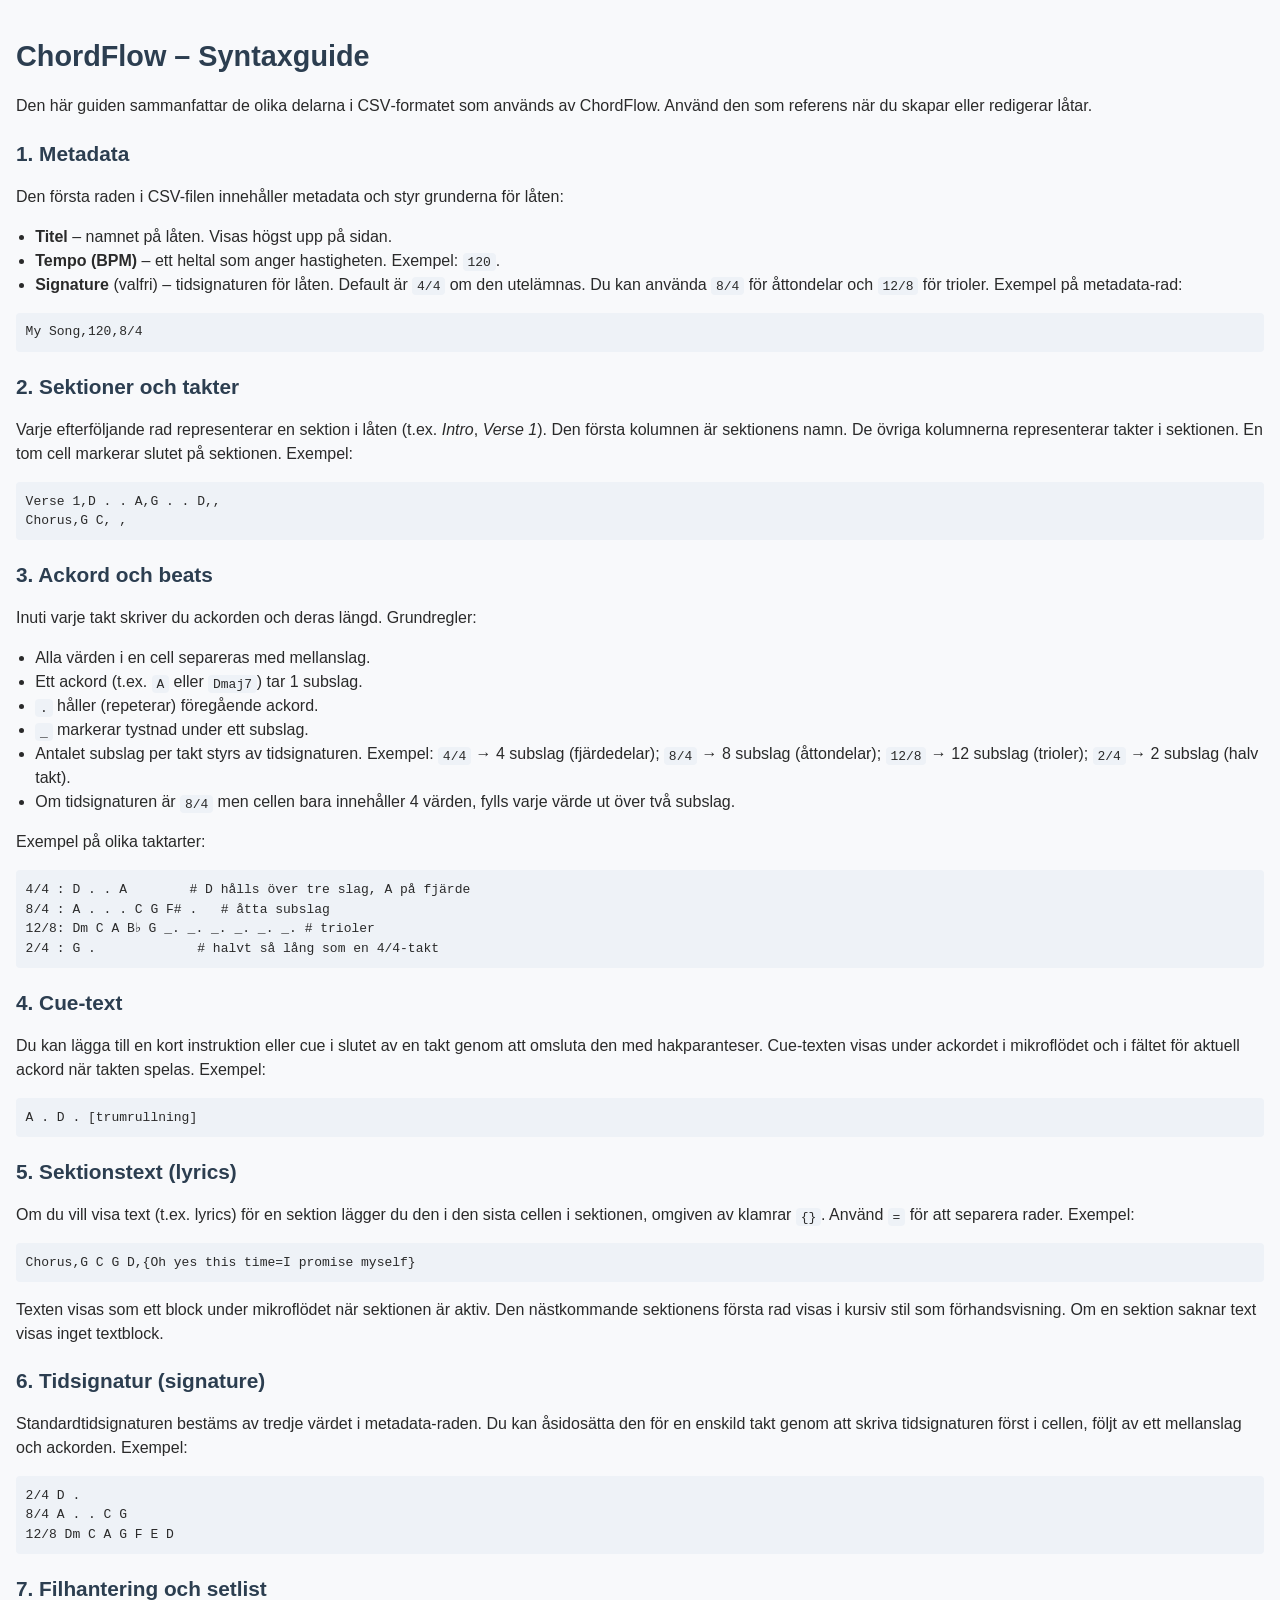
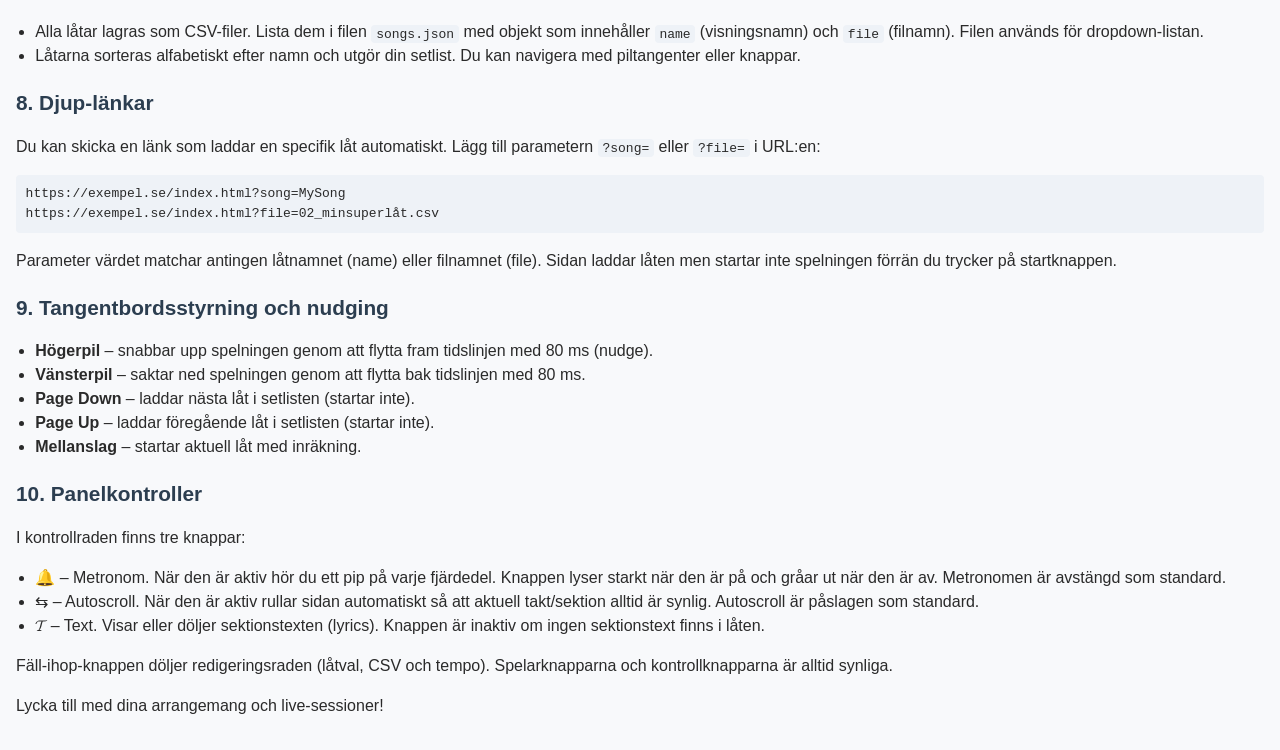
==== syntax_guide.html @ 01c53492 "Add files via upload Lagt till mycket visualisering, stöd för att hoppa mellan låtare enklare, en sy" ====
<!DOCTYPE html>
<html lang="sv">
<head>
  <meta charset="UTF-8" />
  <meta name="viewport" content="width=device-width, initial-scale=1.0" />
  <title>ChordFlow – Syntaxguide</title>
  <style>
    body {
      font-family: "Inter", "Segoe UI", Roboto, sans-serif;
      margin: 0;
      padding: 1rem;
      background: #f8f9fb;
      color: #2a2a2a;
      line-height: 1.5;
    }
    h1 {
      font-size: 1.8rem;
      margin-bottom: 0.6rem;
      color: #2c3e50;
    }
    h2 {
      font-size: 1.3rem;
      margin-top: 1.2rem;
      margin-bottom: 0.3rem;
      color: #2c3e50;
    }
    code {
      background: #eef2f7;
      padding: 0.1rem 0.3rem;
      border-radius: 4px;
    }
    pre {
      background: #eef2f7;
      padding: 0.6rem;
      border-radius: 4px;
      overflow-x: auto;
    }
    ul {
      padding-left: 1.2rem;
    }
  </style>
</head>
<body>
  <h1>ChordFlow – Syntaxguide</h1>
  <p>Den här guiden sammanfattar de olika delarna i CSV‑formatet som används av ChordFlow. Använd den som referens när du skapar eller redigerar låtar.</p>

  <h2>1. Metadata</h2>
  <p>Den första raden i CSV-filen innehåller metadata och styr grunderna för låten:</p>
  <ul>
    <li><strong>Titel</strong> – namnet på låten. Visas högst upp på sidan.</li>
    <li><strong>Tempo (BPM)</strong> – ett heltal som anger hastigheten. Exempel: <code>120</code>.</li>
    <li><strong>Signature</strong> (valfri) – tidsignaturen för låten. Default är <code>4/4</code> om den utelämnas. Du kan använda <code>8/4</code> för åttondelar och <code>12/8</code> för trioler. Exempel på metadata‑rad:</li>
  </ul>
  <pre>My&nbsp;Song,120,8/4</pre>

  <h2>2. Sektioner och takter</h2>
  <p>Varje efterföljande rad representerar en sektion i låten (t.ex. <em>Intro</em>, <em>Verse&nbsp;1</em>). Den första kolumnen är sektionens namn. De övriga kolumnerna representerar takter i sektionen. En tom cell markerar slutet på sektionen. Exempel:</p>
  <pre>Verse&nbsp;1,D&nbsp;.&nbsp;.&nbsp;A,G&nbsp;.&nbsp;.&nbsp;D,,&#10;Chorus,G&nbsp;C,&nbsp;,&nbsp;</pre>

  <h2>3. Ackord och beats</h2>
  <p>Inuti varje takt skriver du ackorden och deras längd. Grundregler:</p>
  <ul>
    <li>Alla värden i en cell separeras med mellanslag.</li>
    <li>Ett ackord (t.ex. <code>A</code> eller <code>Dmaj7</code>) tar 1 subslag.</li>
    <li><code>.</code> håller (repeterar) föregående ackord.</li>
    <li><code>_</code> markerar tystnad under ett subslag.</li>
    <li>Antalet subslag per takt styrs av tidsignaturen. Exempel: <code>4/4</code> → 4 subslag (fjärdedelar); <code>8/4</code> → 8 subslag (åttondelar); <code>12/8</code> → 12 subslag (trioler); <code>2/4</code> → 2 subslag (halv takt).</li>
    <li>Om tidsignaturen är <code>8/4</code> men cellen bara innehåller 4 värden, fylls varje värde ut över två subslag.</li>
  </ul>
  <p>Exempel på olika taktarter:</p>
  <pre>4/4&nbsp;: D&nbsp;.&nbsp;.&nbsp;A        # D hålls över tre slag, A på fjärde&#10;8/4&nbsp;: A&nbsp;.&nbsp;.&nbsp;.&nbsp;C&nbsp;G&nbsp;F#&nbsp;.   # åtta subslag&#10;12/8: Dm&nbsp;C&nbsp;A&nbsp;B&#x266D;&nbsp;G&nbsp;_.&nbsp;_.&nbsp;_.&nbsp;_.&nbsp;_.&nbsp;_. # trioler&#10;2/4&nbsp;: G&nbsp;.             # halvt så lång som en 4/4-takt</pre>

  <h2>4. Cue‑text</h2>
  <p>Du kan lägga till en kort instruktion eller cue i slutet av en takt genom att omsluta den med hakparanteser. Cue‑texten visas under ackordet i mikroflödet och i fältet för aktuell ackord när takten spelas. Exempel:</p>
  <pre>A&nbsp;.&nbsp;D&nbsp;. [trumrullning]</pre>

  <h2>5. Sektionstext (lyrics)</h2>
  <p>Om du vill visa text (t.ex. lyrics) för en sektion lägger du den i den sista cellen i sektionen, omgiven av klamrar <code>{}</code>. Använd <code>=</code> för att separera rader. Exempel:</p>
  <pre>Chorus,G&nbsp;C&nbsp;G&nbsp;D,{Oh&nbsp;yes&nbsp;this&nbsp;time=I&nbsp;promise&nbsp;myself}</pre>
  <p>Texten visas som ett block under mikroflödet när sektionen är aktiv. Den nästkommande sektionens första rad visas i kursiv stil som förhandsvisning. Om en sektion saknar text visas inget textblock.</p>

  <h2>6. Tidsignatur (signature)</h2>
  <p>Standardtidsignaturen bestäms av tredje värdet i metadata-raden. Du kan åsidosätta den för en enskild takt genom att skriva tidsignaturen först i cellen, följt av ett mellanslag och ackorden. Exempel:</p>
  <pre>2/4&nbsp;D&nbsp;.&#10;8/4&nbsp;A&nbsp;.&nbsp;.&nbsp;C&nbsp;G&#10;12/8&nbsp;Dm&nbsp;C&nbsp;A&nbsp;G&nbsp;F&nbsp;E&nbsp;D</pre>

  <h2>7. Filhantering och setlist</h2>
  <ul>
    <li>Alla låtar lagras som CSV-filer. Lista dem i filen <code>songs.json</code> med objekt som innehåller <code>name</code> (visningsnamn) och <code>file</code> (filnamn). Filen används för dropdown-listan.</li>
    <li>Låtarna sorteras alfabetiskt efter namn och utgör din setlist. Du kan navigera med piltangenter eller knappar.</li>
  </ul>

  <h2>8. Djup‑länkar</h2>
  <p>Du kan skicka en länk som laddar en specifik låt automatiskt. Lägg till parametern <code>?song=</code> eller <code>?file=</code> i URL:en:</p>
  <pre>https://exempel.se/index.html?song=MySong&#10;https://exempel.se/index.html?file=02_minsuperlåt.csv</pre>
  <p>Parameter värdet matchar antingen låtnamnet (name) eller filnamnet (file). Sidan laddar låten men startar inte spelningen förrän du trycker på startknappen.</p>

  <h2>9. Tangentbordsstyrning och nudging</h2>
  <ul>
    <li><strong>Högerpil</strong> – snabbar upp spelningen genom att flytta fram tidslinjen med 80&nbsp;ms (nudge).</li>
    <li><strong>Vänsterpil</strong> – saktar ned spelningen genom att flytta bak tidslinjen med 80&nbsp;ms.</li>
    <li><strong>Page&nbsp;Down</strong> – laddar nästa låt i setlisten (startar inte).</li>
    <li><strong>Page&nbsp;Up</strong> – laddar föregående låt i setlisten (startar inte).</li>
    <li><strong>Mellanslag</strong> – startar aktuell låt med inräkning.</li>
  </ul>

  <h2>10. Panelkontroller</h2>
  <p>I kontrollraden finns tre knappar:</p>
  <ul>
    <li>🔔 – Metronom. När den är aktiv hör du ett pip på varje fjärdedel. Knappen lyser starkt när den är på och gråar ut när den är av. Metronomen är avstängd som standard.</li>
    <li>⇆ – Autoscroll. När den är aktiv rullar sidan automatiskt så att aktuell takt/sektion alltid är synlig. Autoscroll är påslagen som standard.</li>
    <li>𝓣 – Text. Visar eller döljer sektionstexten (lyrics). Knappen är inaktiv om ingen sektionstext finns i låten.</li>
  </ul>

  <p>Fäll‑ihop‑knappen döljer redigeringsraden (låtval, CSV och tempo). Spelarknapparna och kontrollknapparna är alltid synliga.</p>

  <p>Lycka till med dina arrangemang och live‑sessioner!</p>
</body>
</html>
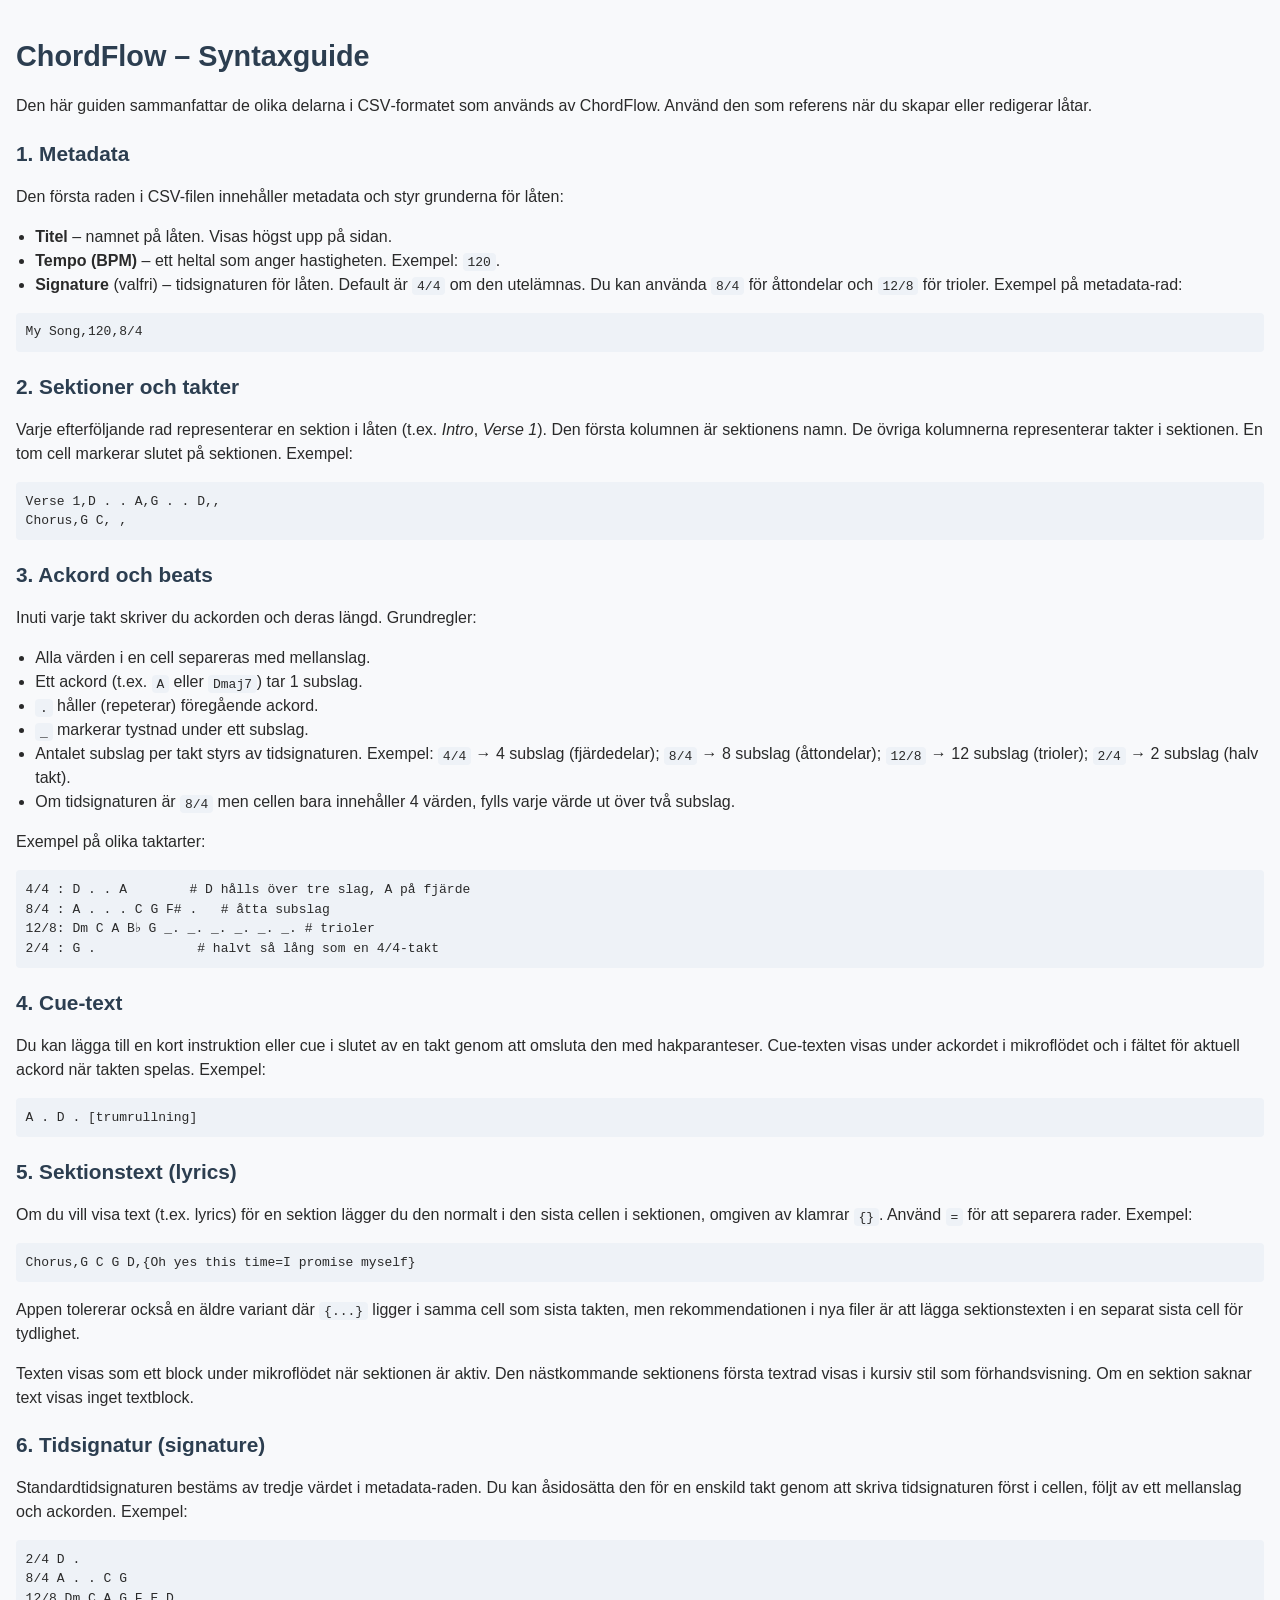
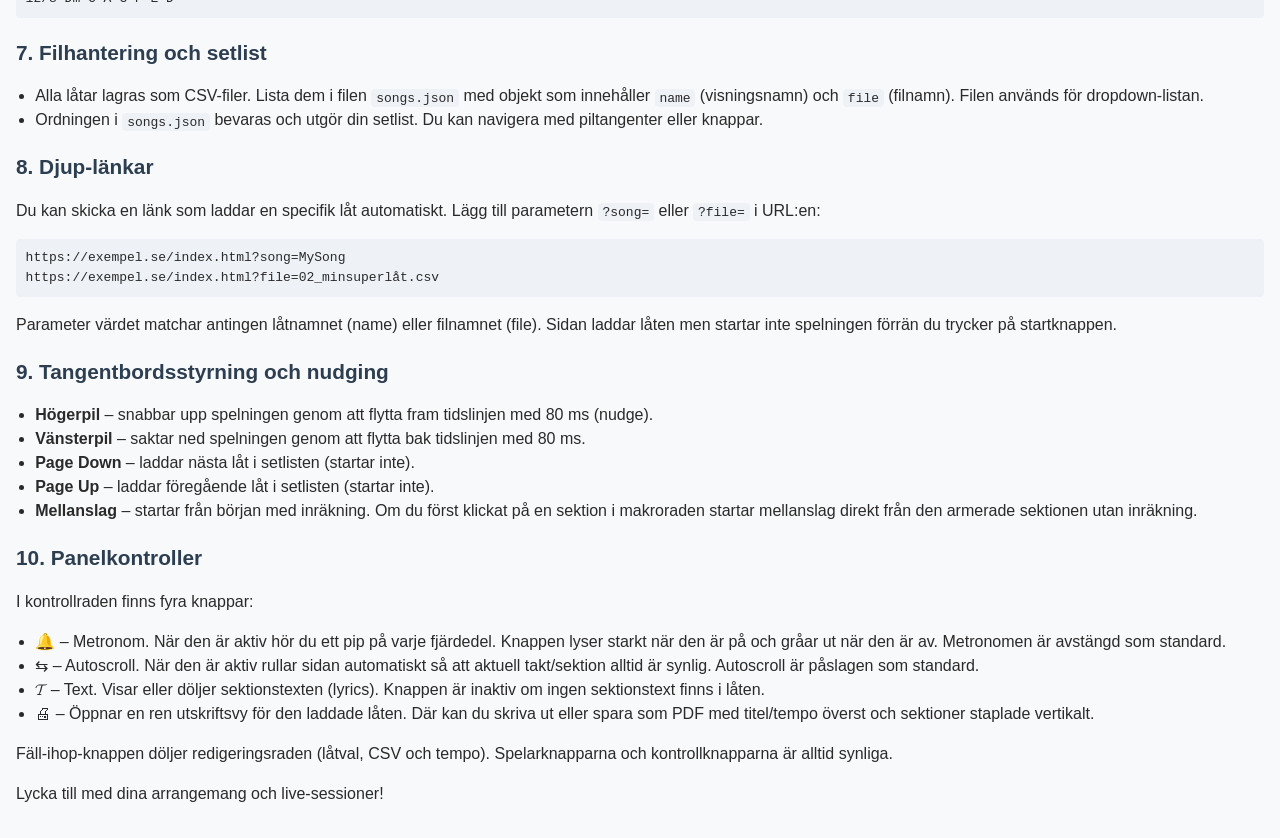
==== commit 5400400d: "Add files via upload v 33" ====
--- a/syntax_guide.html
+++ b/syntax_guide.html
@@ -3,7 +3,7 @@
 <head>
   <meta charset="UTF-8" />
   <meta name="viewport" content="width=device-width, initial-scale=1.0" />
-  <title>ChordFlow – Syntaxguide</title>
+  <title>ChordFlow – Syntaxguide (v33) v33</title>
   <style>
     body {
       font-family: "Inter", "Segoe UI", Roboto, sans-serif;
@@ -75,9 +75,10 @@
   <pre>A&nbsp;.&nbsp;D&nbsp;. [trumrullning]</pre>
 
   <h2>5. Sektionstext (lyrics)</h2>
-  <p>Om du vill visa text (t.ex. lyrics) för en sektion lägger du den i den sista cellen i sektionen, omgiven av klamrar <code>{}</code>. Använd <code>=</code> för att separera rader. Exempel:</p>
+  <p>Om du vill visa text (t.ex. lyrics) för en sektion lägger du den normalt i den sista cellen i sektionen, omgiven av klamrar <code>{}</code>. Använd <code>=</code> för att separera rader. Exempel:</p>
   <pre>Chorus,G&nbsp;C&nbsp;G&nbsp;D,{Oh&nbsp;yes&nbsp;this&nbsp;time=I&nbsp;promise&nbsp;myself}</pre>
-  <p>Texten visas som ett block under mikroflödet när sektionen är aktiv. Den nästkommande sektionens första rad visas i kursiv stil som förhandsvisning. Om en sektion saknar text visas inget textblock.</p>
+  <p>Appen tolererar också en äldre variant där <code>{...}</code> ligger i samma cell som sista takten, men rekommendationen i nya filer är att lägga sektionstexten i en separat sista cell för tydlighet.</p>
+  <p>Texten visas som ett block under mikroflödet när sektionen är aktiv. Den nästkommande sektionens första textrad visas i kursiv stil som förhandsvisning. Om en sektion saknar text visas inget textblock.</p>
 
   <h2>6. Tidsignatur (signature)</h2>
   <p>Standardtidsignaturen bestäms av tredje värdet i metadata-raden. Du kan åsidosätta den för en enskild takt genom att skriva tidsignaturen först i cellen, följt av ett mellanslag och ackorden. Exempel:</p>
@@ -86,7 +87,7 @@
   <h2>7. Filhantering och setlist</h2>
   <ul>
     <li>Alla låtar lagras som CSV-filer. Lista dem i filen <code>songs.json</code> med objekt som innehåller <code>name</code> (visningsnamn) och <code>file</code> (filnamn). Filen används för dropdown-listan.</li>
-    <li>Låtarna sorteras alfabetiskt efter namn och utgör din setlist. Du kan navigera med piltangenter eller knappar.</li>
+    <li>Ordningen i <code>songs.json</code> bevaras och utgör din setlist. Du kan navigera med piltangenter eller knappar.</li>
   </ul>
 
   <h2>8. Djup‑länkar</h2>
@@ -100,15 +101,16 @@
     <li><strong>Vänsterpil</strong> – saktar ned spelningen genom att flytta bak tidslinjen med 80&nbsp;ms.</li>
     <li><strong>Page&nbsp;Down</strong> – laddar nästa låt i setlisten (startar inte).</li>
     <li><strong>Page&nbsp;Up</strong> – laddar föregående låt i setlisten (startar inte).</li>
-    <li><strong>Mellanslag</strong> – startar aktuell låt med inräkning.</li>
+    <li><strong>Mellanslag</strong> – startar från början med inräkning. Om du först klickat på en sektion i makroraden startar mellanslag direkt från den armerade sektionen utan inräkning.</li>
   </ul>
 
   <h2>10. Panelkontroller</h2>
-  <p>I kontrollraden finns tre knappar:</p>
+  <p>I kontrollraden finns fyra knappar:</p>
   <ul>
     <li>🔔 – Metronom. När den är aktiv hör du ett pip på varje fjärdedel. Knappen lyser starkt när den är på och gråar ut när den är av. Metronomen är avstängd som standard.</li>
     <li>⇆ – Autoscroll. När den är aktiv rullar sidan automatiskt så att aktuell takt/sektion alltid är synlig. Autoscroll är påslagen som standard.</li>
     <li>𝓣 – Text. Visar eller döljer sektionstexten (lyrics). Knappen är inaktiv om ingen sektionstext finns i låten.</li>
+    <li>🖨 – Öppnar en ren utskriftsvy för den laddade låten. Där kan du skriva ut eller spara som PDF med titel/tempo överst och sektioner staplade vertikalt.</li>
   </ul>
 
   <p>Fäll‑ihop‑knappen döljer redigeringsraden (låtval, CSV och tempo). Spelarknapparna och kontrollknapparna är alltid synliga.</p>
